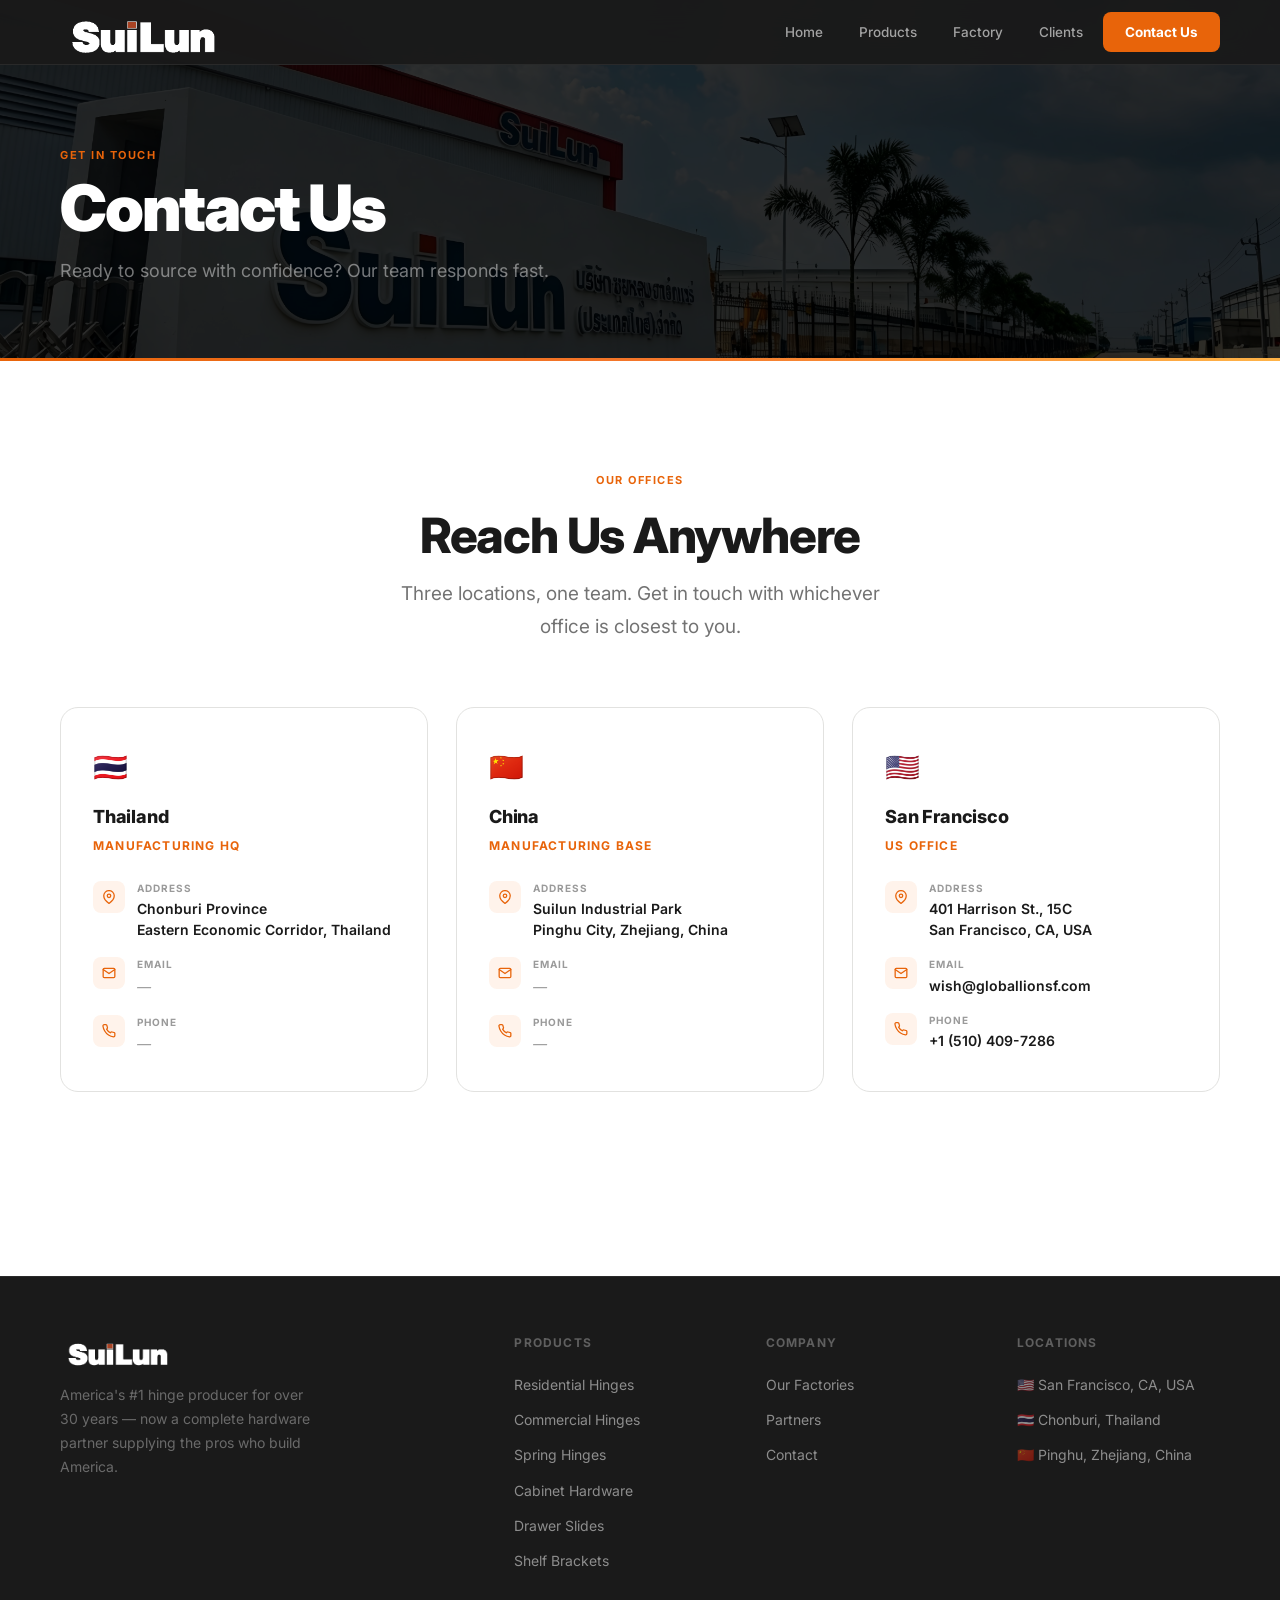
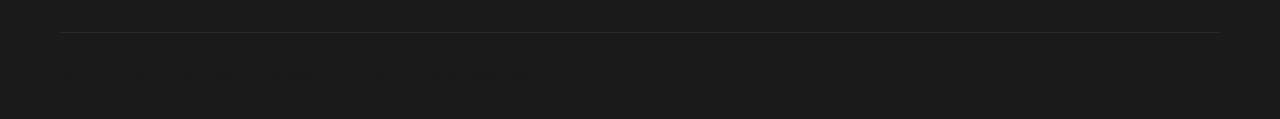
==== contact.html @ b8ef427c "Force CSS cache bust + orange color fix" ====
<!DOCTYPE html>
<html lang="en">
<head>
<meta charset="UTF-8">
<meta name="viewport" content="width=device-width, initial-scale=1.0">
<title>Contact — Suilun Hardware</title>
<link rel="stylesheet" href="style.css?v=2">
<style>
.page-hero {
  background: var(--dark); padding: 140px 0 72px;
  position: relative; overflow: hidden;
}
.page-hero::before {
  content:''; position:absolute; inset:0;
  background-image: url('img/thai-factory-entrance.png');
  background-size: cover; background-position: center;
  filter: brightness(0.18);
}
.page-hero-content { position: relative; z-index: 2; }
.page-hero .eyebrow { color: var(--orange); }
.page-hero h1 { color: white; font-size: clamp(36px,5vw,64px); margin-bottom: 16px; }
.page-hero p { color: rgba(255,255,255,0.45); font-size: 18px; max-width: 560px; }

.contact-section { background: white; }

/* ── OFFICE CARDS ROW ── */
.offices-grid {
  display: grid; grid-template-columns: repeat(3, 1fr); gap: 28px;
  margin-bottom: 80px;
}
@media(max-width:900px) { .offices-grid { grid-template-columns: 1fr; gap: 20px; } }

.office-card {
  border: 1.5px solid var(--border); border-radius: var(--r2);
  padding: 36px 32px; transition: all 0.2s; position: relative; overflow: hidden;
}
.office-card::before {
  content:''; position:absolute; top:0; left:0; right:0; height:3px;
  background: linear-gradient(90deg, var(--orange), var(--orange-l));
  opacity:0; transition: opacity 0.2s;
}
.office-card:hover { border-color: var(--orange); box-shadow: var(--shadow-lg); transform: translateY(-3px); }
.office-card:hover::before { opacity:1; }

.office-flag { font-size: 28px; margin-bottom: 12px; }
.office-title {
  font-size: 18px; font-weight: 800; color: var(--dark);
  margin-bottom: 4px; letter-spacing: -0.01em;
}
.office-subtitle {
  font-size: 12px; font-weight: 700; text-transform: uppercase;
  letter-spacing: 0.1em; color: var(--orange); margin-bottom: 24px;
}
.office-detail { display: flex; gap: 12px; align-items: flex-start; margin-bottom: 16px; }
.office-detail:last-child { margin-bottom: 0; }
.detail-icon {
  width: 32px; height: 32px; border-radius: 8px;
  background: var(--orange-pale); display: flex; align-items: center; justify-content: center;
  flex-shrink: 0; margin-top: 1px;
}
.detail-icon svg { width: 14px; height: 14px; stroke: var(--orange); fill: none; stroke-width: 2.2; stroke-linecap: round; stroke-linejoin: round; }
.detail-body {}
.detail-label { font-size: 10px; font-weight: 700; text-transform: uppercase; letter-spacing: 0.1em; color: var(--gray-400); margin-bottom: 2px; }
.detail-value { font-size: 14px; font-weight: 600; color: var(--dark); line-height: 1.5; }
.detail-value a { color: var(--dark); text-decoration: none; }
.detail-value a:hover { color: var(--orange); }
.detail-empty { font-size: 14px; color: var(--gray-400); font-style: italic; }

/* ── INQUIRY FORM ── */
.contact-form { background: var(--gray-50); border: 1.5px solid var(--border); border-radius: var(--r2); padding: 48px; max-width: 720px; margin: 0 auto; }
.contact-form h3 { font-size: 24px; margin-bottom: 8px; }
.contact-form p { color: var(--gray-500); font-size: 15px; margin-bottom: 32px; }
.form-group { margin-bottom: 20px; }
.form-group label { display: block; font-size: 13px; font-weight: 600; color: var(--dark); margin-bottom: 6px; }
.form-group input, .form-group textarea, .form-group select {
  width: 100%; padding: 12px 16px;
  border: 1.5px solid var(--border); border-radius: 10px;
  font-size: 15px; font-family: inherit; color: var(--dark);
  background: white; outline: none; transition: border-color 0.2s;
  box-sizing: border-box;
}
.form-group input:focus, .form-group textarea:focus, .form-group select:focus { border-color: var(--orange); }
.form-group textarea { min-height: 120px; resize: vertical; }
.form-row { display: grid; grid-template-columns: 1fr 1fr; gap: 16px; }
@media(max-width:600px) { .form-row { grid-template-columns: 1fr; } }
.form-submit {
  width: 100%; padding: 14px;
  background: var(--orange); color: white;
  border: none; border-radius: 10px;
  font-size: 15px; font-weight: 700; cursor: pointer;
  transition: background 0.2s;
}
.form-submit:hover { background: #c95500; }
</style>
</head>
<body>

<!-- NAV -->
<nav>
  <div class="wrap nav-wrap">
    <a href="index.html" class="logo">
      <img src="img/suilun-logo-nav.png" alt="SuiLun" class="logo-img">
    </a>
    <div class="nav-menu">
      <a href="index.html">Home</a>
      <a href="products.html">Products</a>
      <a href="factory.html">Factory</a>
      <a href="index.html#partners">Clients</a>
      <a href="contact.html" class="nav-cta active">Contact Us</a>
    </div>
  </div>
</nav>

<!-- PAGE HERO -->
<div class="page-hero">
  <div class="wrap page-hero-content">
    <span class="eyebrow">Get In Touch</span>
    <h1>Contact Us</h1>
    <p>Ready to source with confidence? Our team responds fast.</p>
  </div>
</div>
<div class="orange-rule"></div>

<!-- CONTACT SECTION -->
<section class="contact-section">
  <div class="wrap">

    <div class="section-head" style="text-align:center;">
      <span class="eyebrow">Our Offices</span>
      <h2 style="margin-top:8px;">Reach Us Anywhere</h2>
      <p class="lead" style="max-width:520px;margin:16px auto 0;">Three locations, one team. Get in touch with whichever office is closest to you.</p>
    </div>

    <!-- 3-column office cards -->
    <div class="offices-grid">

      <!-- Thailand -->
      <div class="office-card reveal">
        <div class="office-flag">🇹🇭</div>
        <div class="office-title">Thailand</div>
        <div class="office-subtitle">Manufacturing HQ</div>

        <div class="office-detail">
          <div class="detail-icon">
            <svg viewBox="0 0 24 24"><path d="M21 10c0 7-9 13-9 13s-9-6-9-13a9 9 0 0 1 18 0z"/><circle cx="12" cy="10" r="3"/></svg>
          </div>
          <div class="detail-body">
            <div class="detail-label">Address</div>
            <div class="detail-value">Chonburi Province<br>Eastern Economic Corridor, Thailand</div>
          </div>
        </div>

        <div class="office-detail">
          <div class="detail-icon">
            <svg viewBox="0 0 24 24"><path d="M4 4h16c1.1 0 2 .9 2 2v12c0 1.1-.9 2-2 2H4c-1.1 0-2-.9-2-2V6c0-1.1.9-2 2-2z"/><polyline points="22,6 12,13 2,6"/></svg>
          </div>
          <div class="detail-body">
            <div class="detail-label">Email</div>
            <div class="detail-empty">—</div>
          </div>
        </div>

        <div class="office-detail">
          <div class="detail-icon">
            <svg viewBox="0 0 24 24"><path d="M22 16.92v3a2 2 0 0 1-2.18 2 19.79 19.79 0 0 1-8.63-3.07A19.5 19.5 0 0 1 4.69 12 19.79 19.79 0 0 1 1.61 3.4 2 2 0 0 1 3.6 1.22h3a2 2 0 0 1 2 1.72c.127.96.361 1.903.7 2.81a2 2 0 0 1-.45 2.11L7.91 8.8a16 16 0 0 0 6.29 6.29l.96-.96a2 2 0 0 1 2.11-.45c.907.339 1.85.573 2.81.7A2 2 0 0 1 22 16.92z"/></svg>
          </div>
          <div class="detail-body">
            <div class="detail-label">Phone</div>
            <div class="detail-empty">—</div>
          </div>
        </div>
      </div>

      <!-- China -->
      <div class="office-card reveal d1">
        <div class="office-flag">🇨🇳</div>
        <div class="office-title">China</div>
        <div class="office-subtitle">Manufacturing Base</div>

        <div class="office-detail">
          <div class="detail-icon">
            <svg viewBox="0 0 24 24"><path d="M21 10c0 7-9 13-9 13s-9-6-9-13a9 9 0 0 1 18 0z"/><circle cx="12" cy="10" r="3"/></svg>
          </div>
          <div class="detail-body">
            <div class="detail-label">Address</div>
            <div class="detail-value">Suilun Industrial Park<br>Pinghu City, Zhejiang, China</div>
          </div>
        </div>

        <div class="office-detail">
          <div class="detail-icon">
            <svg viewBox="0 0 24 24"><path d="M4 4h16c1.1 0 2 .9 2 2v12c0 1.1-.9 2-2 2H4c-1.1 0-2-.9-2-2V6c0-1.1.9-2 2-2z"/><polyline points="22,6 12,13 2,6"/></svg>
          </div>
          <div class="detail-body">
            <div class="detail-label">Email</div>
            <div class="detail-empty">—</div>
          </div>
        </div>

        <div class="office-detail">
          <div class="detail-icon">
            <svg viewBox="0 0 24 24"><path d="M22 16.92v3a2 2 0 0 1-2.18 2 19.79 19.79 0 0 1-8.63-3.07A19.5 19.5 0 0 1 4.69 12 19.79 19.79 0 0 1 1.61 3.4 2 2 0 0 1 3.6 1.22h3a2 2 0 0 1 2 1.72c.127.96.361 1.903.7 2.81a2 2 0 0 1-.45 2.11L7.91 8.8a16 16 0 0 0 6.29 6.29l.96-.96a2 2 0 0 1 2.11-.45c.907.339 1.85.573 2.81.7A2 2 0 0 1 22 16.92z"/></svg>
          </div>
          <div class="detail-body">
            <div class="detail-label">Phone</div>
            <div class="detail-empty">—</div>
          </div>
        </div>
      </div>

      <!-- San Francisco -->
      <div class="office-card reveal d2">
        <div class="office-flag">🇺🇸</div>
        <div class="office-title">San Francisco</div>
        <div class="office-subtitle">US Office</div>

        <div class="office-detail">
          <div class="detail-icon">
            <svg viewBox="0 0 24 24"><path d="M21 10c0 7-9 13-9 13s-9-6-9-13a9 9 0 0 1 18 0z"/><circle cx="12" cy="10" r="3"/></svg>
          </div>
          <div class="detail-body">
            <div class="detail-label">Address</div>
            <div class="detail-value">401 Harrison St., 15C<br>San Francisco, CA, USA</div>
          </div>
        </div>

        <div class="office-detail">
          <div class="detail-icon">
            <svg viewBox="0 0 24 24"><path d="M4 4h16c1.1 0 2 .9 2 2v12c0 1.1-.9 2-2 2H4c-1.1 0-2-.9-2-2V6c0-1.1.9-2 2-2z"/><polyline points="22,6 12,13 2,6"/></svg>
          </div>
          <div class="detail-body">
            <div class="detail-label">Email</div>
            <div class="detail-value"><a href="mailto:wish@globallionsf.com">wish@globallionsf.com</a></div>
          </div>
        </div>

        <div class="office-detail">
          <div class="detail-icon">
            <svg viewBox="0 0 24 24"><path d="M22 16.92v3a2 2 0 0 1-2.18 2 19.79 19.79 0 0 1-8.63-3.07A19.5 19.5 0 0 1 4.69 12 19.79 19.79 0 0 1 1.61 3.4 2 2 0 0 1 3.6 1.22h3a2 2 0 0 1 2 1.72c.127.96.361 1.903.7 2.81a2 2 0 0 1-.45 2.11L7.91 8.8a16 16 0 0 0 6.29 6.29l.96-.96a2 2 0 0 1 2.11-.45c.907.339 1.85.573 2.81.7A2 2 0 0 1 22 16.92z"/></svg>
          </div>
          <div class="detail-body">
            <div class="detail-label">Phone</div>
            <div class="detail-value"><a href="tel:+15104097286">+1 (510) 409-7286</a></div>
          </div>
        </div>
      </div>

    </div>


  </div>
</section>

<!-- FOOTER -->
<footer>
  <div class="wrap">
    <div class="footer-grid">
      <div class="footer-brand">
        <img src="img/suilun-logo-nav.png" alt="SuiLun" style="height:36px;width:auto;display:block;margin-bottom:14px;">
        <p>America's #1 hinge producer for over 30 years — now a complete hardware partner supplying the pros who build America.</p>
      </div>
      <div class="footer-col">
        <h4>Products</h4>
        <a href="products.html#residential">Residential Hinges</a>
        <a href="products.html#commercial">Commercial Hinges</a>
        <a href="products.html#spring">Spring Hinges</a>
        <a href="products.html#cabinet">Cabinet Hardware</a>
        <a href="products.html#drawer">Drawer Slides</a>
        <a href="products.html#shelf">Shelf Brackets</a>
      </div>
      <div class="footer-col">
        <h4>Company</h4>
        <a href="factory.html">Our Factories</a>
        <a href="index.html#partners">Partners</a>
        <a href="contact.html">Contact</a>
      </div>
      <div class="footer-col">
        <h4>Locations</h4>
        <a href="#">🇺🇸 San Francisco, CA, USA</a>
        <a href="#">🇹🇭 Chonburi, Thailand</a>
        <a href="#">🇨🇳 Pinghu, Zhejiang, China</a>
      </div>
    </div>
    <div class="footer-bottom">
      <span>© 2025 Suilun Hardware (Thailand) Co., Ltd. All rights reserved.</span>
    </div>
  </div>
</footer>

<script>
const observer = new IntersectionObserver(entries => {
  entries.forEach(e => { if(e.isIntersecting) { e.target.classList.add('visible'); } });
}, { threshold: 0.1 });
document.querySelectorAll('.reveal').forEach(el => observer.observe(el));
</script>
</body>
</html>
---- style.css ----
/* ── SUILUN HARDWARE — SHARED STYLES ─────────────────── */
@import url('https://fonts.googleapis.com/css2?family=Inter:wght@300;400;500;600;700;800;900&display=swap');

:root {
  --orange:     #E8640A;
  --orange-d:   #c8540a;
  --orange-l:   #F4762A;
  --orange-pale:#FFF3EB;
  --dark:       #1A1A1A;
  --dark2:      #2D2D2D;
  --gray-700:   #4A4A4A;
  --gray-500:   #737373;
  --gray-400:   #9A9A9A;
  --gray-200:   #E8E8E8;
  --gray-100:   #F4F4F2;
  --gray-50:    #FAFAF8;
  --white:      #FFFFFF;
  --border:     #E2E2E0;
  --r:          10px;
  --r2:         18px;
  --shadow:     0 2px 16px rgba(0,0,0,0.08);
  --shadow-lg:  0 12px 48px rgba(0,0,0,0.14);
  --font:       'Inter', system-ui, -apple-system, sans-serif;
}

*, *::before, *::after { margin: 0; padding: 0; box-sizing: border-box; }
html { scroll-behavior: smooth; }
body {
  font-family: var(--font);
  color: var(--dark);
  background: var(--white);
  line-height: 1.65;
  -webkit-font-smoothing: antialiased;
}
img { display: block; max-width: 100%; }
a { color: inherit; text-decoration: none; }

/* ── TYPOGRAPHY ─────────────────────────────── */
.eyebrow {
  display: inline-block;
  font-size: 11px; font-weight: 700; letter-spacing: 0.14em;
  text-transform: uppercase; color: var(--orange);
  margin-bottom: 12px;
}
h1 { font-size: clamp(40px,5.5vw,80px); font-weight: 900; letter-spacing: -0.035em; line-height: 1.0; }
h2 { font-size: clamp(30px,3.8vw,52px); font-weight: 800; letter-spacing: -0.025em; line-height: 1.1; }
h3 { font-size: clamp(18px,2.2vw,24px); font-weight: 700; letter-spacing: -0.01em; line-height: 1.3; }
.lead { font-size: clamp(16px,1.8vw,19px); color: var(--gray-500); line-height: 1.7; }

/* ── LAYOUT ─────────────────────────────────── */
.wrap { max-width: 1240px; margin: 0 auto; padding: 0 40px; }
section { padding: 104px 0; }
.section-head { margin-bottom: 64px; }
@media(max-width:640px) {
  .wrap { padding: 0 20px; }
  section { padding: 72px 0; }
  .section-head { margin-bottom: 44px; }
}

/* ── NAV ─────────────────────────────────────── */
nav {
  position: fixed; top: 0; left: 0; right: 0; z-index: 999;
  background: rgba(26,26,26,0.95);
  backdrop-filter: blur(24px);
  border-bottom: 1px solid rgba(255,255,255,0.07);
  transition: background 0.3s;
}
.nav-wrap { display: flex; align-items: center; justify-content: space-between; height: 64px; }
.logo { display: flex; align-items: center; gap: 10px; }
.logo-img { height: 52px; width: auto; display: block; }
.logo-text { display: flex; flex-direction: column; gap: 2px; }
.logo-tagline { font-size: 7px; font-weight: 700; letter-spacing: 0.13em; color: rgba(255,255,255,0.42); text-transform: uppercase; line-height: 1; }
/* factory photo strip */
.factory-photos-strip {
  display: grid;
  grid-template-columns: repeat(4, 1fr);
  gap: 0;
  height: 220px;
  overflow: hidden;
}
.factory-photo-cell {
  overflow: hidden;
  position: relative;
}
.factory-photo-cell img {
  width: 100%; height: 100%; object-fit: cover;
  transition: transform 0.4s ease;
}
.factory-photo-cell:hover img { transform: scale(1.06); }
@media(max-width:768px) {
  .factory-photos-strip { grid-template-columns: repeat(2,1fr); height: 320px; }
}
.nav-menu { display: flex; align-items: center; gap: 4px; }
.nav-menu a {
  padding: 8px 16px; border-radius: 8px;
  font-size: 13.5px; font-weight: 500; color: rgba(255,255,255,0.6);
  transition: all 0.2s;
}
.nav-menu a:hover, .nav-menu a.active { color: white; background: rgba(255,255,255,0.08); }
.nav-cta {
  background: var(--orange) !important;
  color: white !important;
  font-weight: 700 !important;
  padding: 9px 22px !important;
}
.nav-cta:hover { background: var(--orange-l) !important; }
@media(max-width:768px) { .nav-menu { display: none; } }

/* ── BUTTONS ─────────────────────────────────── */
.btn {
  display: inline-flex; align-items: center; gap: 8px;
  padding: 14px 28px; border-radius: var(--r);
  font-size: 14px; font-weight: 700; cursor: pointer;
  transition: all 0.2s; border: none;
}
.btn-primary { background: var(--orange); color: white; }
.btn-primary:hover { background: var(--orange-d); transform: translateY(-1px); box-shadow: 0 6px 20px rgba(232,100,10,0.35); }
.btn-outline {
  background: transparent; color: white;
  border: 1.5px solid rgba(255,255,255,0.25);
}
.btn-outline:hover { border-color: white; background: rgba(255,255,255,0.08); }
.btn-outline-dark {
  background: transparent; color: var(--dark);
  border: 1.5px solid var(--border);
}
.btn-outline-dark:hover { border-color: var(--orange); color: var(--orange); }

/* ── ORANGE RULE ─────────────────────────────── */
.orange-rule { height: 3px; background: linear-gradient(90deg, var(--orange), var(--orange-l), #FFB347); }

/* ── FOOTER ──────────────────────────────────── */
footer {
  background: var(--dark); border-top: 1px solid rgba(255,255,255,0.07);
  padding: 56px 0 32px;
}
.footer-grid {
  display: grid; grid-template-columns: 2fr 1fr 1fr 1fr; gap: 48px;
  margin-bottom: 48px;
}
@media(max-width:900px) { .footer-grid { grid-template-columns: 1fr 1fr; gap: 32px; } }
@media(max-width:560px) { .footer-grid { grid-template-columns: 1fr; } }
.footer-brand .logo-name { font-size: 18px; margin-bottom: 16px; display: block; }
.footer-brand p { font-size: 14px; color: rgba(255,255,255,0.35); line-height: 1.7; max-width: 260px; }
.footer-col h4 { font-size: 12px; font-weight: 700; letter-spacing: 0.1em; text-transform: uppercase; color: rgba(255,255,255,0.3); margin-bottom: 20px; }
.footer-col a { display: block; font-size: 14px; color: rgba(255,255,255,0.5); margin-bottom: 12px; transition: color 0.2s; }
.footer-col a:hover { color: var(--orange); }
.footer-bottom {
  border-top: 1px solid rgba(255,255,255,0.07);
  padding-top: 28px;
  display: flex; align-items: center; justify-content: space-between; flex-wrap: wrap; gap: 12px;
}
.footer-bottom p { font-size: 13px; color: rgba(255,255,255,0.2); }

/* ── REVEAL ANIMATION ────────────────────────── */
.reveal { opacity: 0; transform: translateY(28px); transition: opacity 0.65s ease, transform 0.65s ease; }
.reveal.visible { opacity: 1; transform: translateY(0); }
.d1 { transition-delay: 0.08s; } .d2 { transition-delay: 0.16s; } .d3 { transition-delay: 0.24s; } .d4 { transition-delay: 0.32s; }

/* ── SHARED CARD ─────────────────────────────── */
.card {
  background: white; border: 1.5px solid var(--border);
  border-radius: var(--r2); overflow: hidden;
  transition: all 0.25s;
}
.card:hover { border-color: var(--orange); box-shadow: var(--shadow-lg); transform: translateY(-3px); }
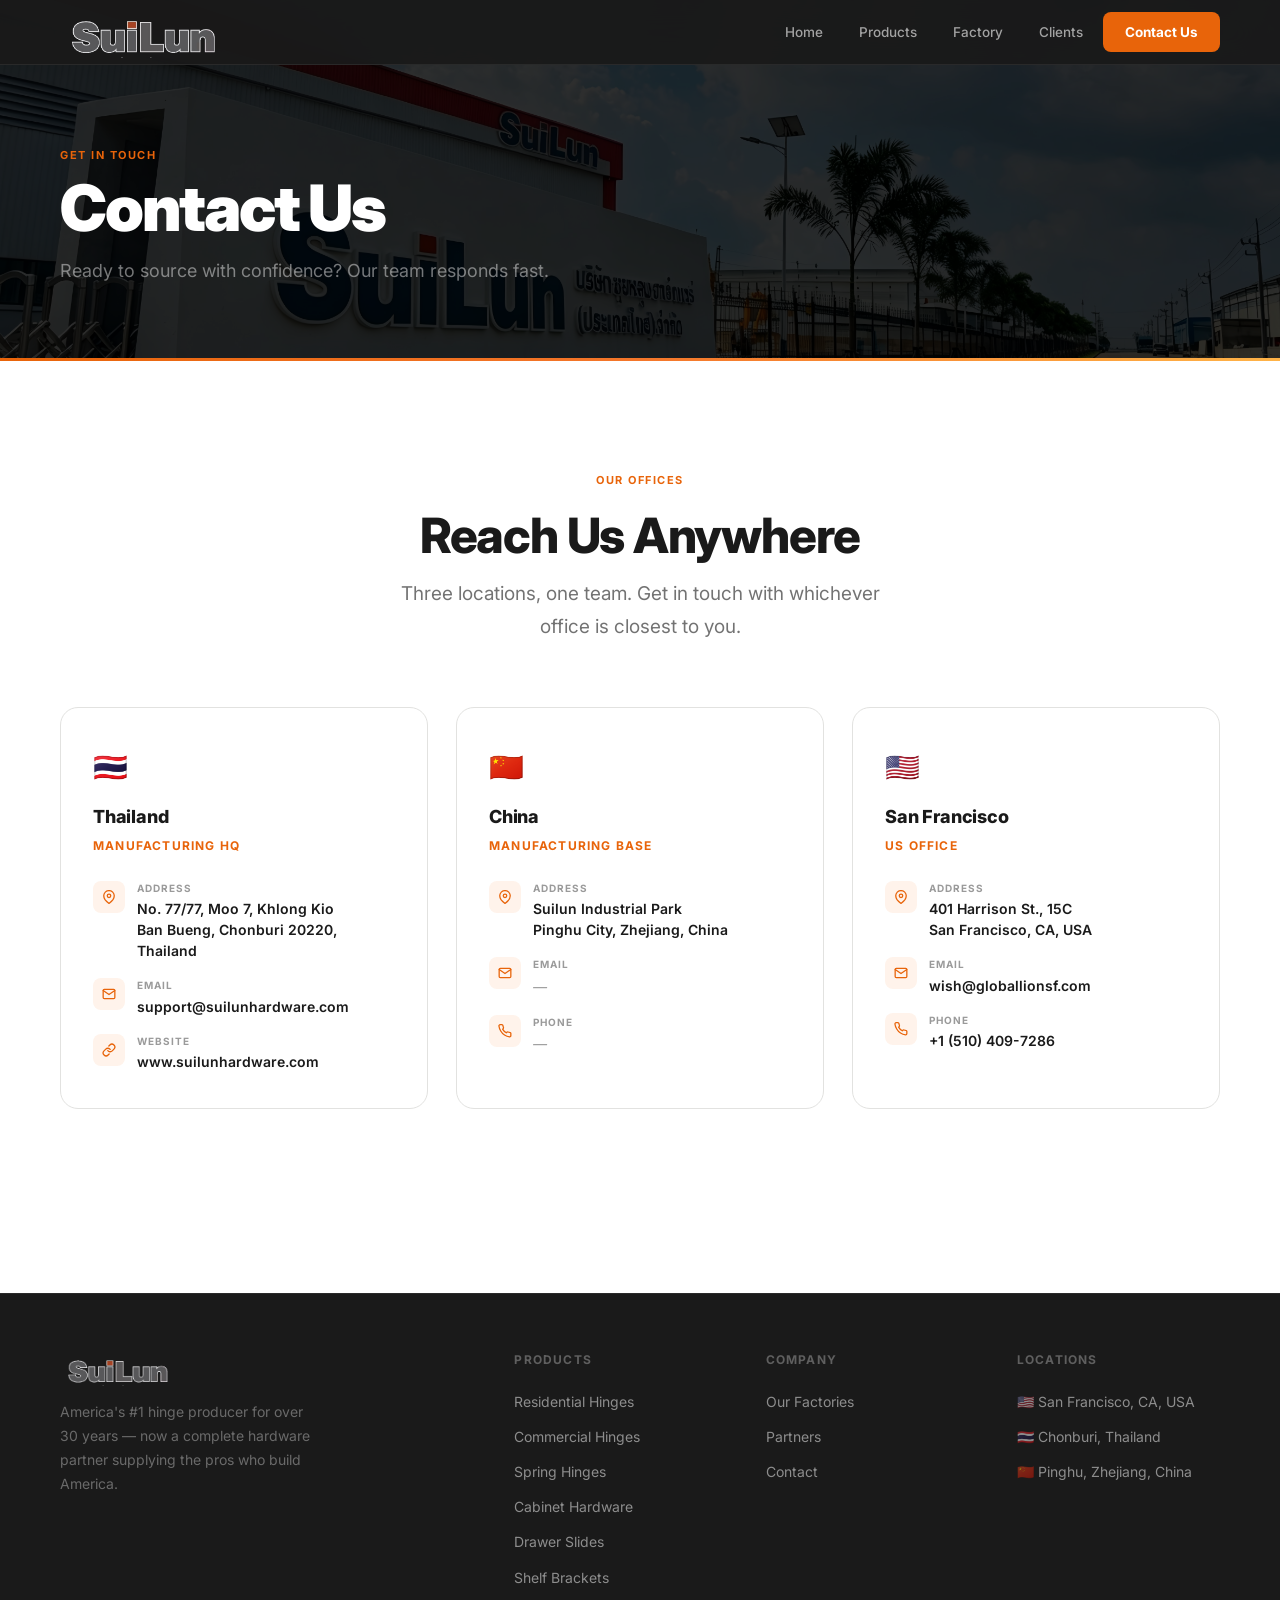
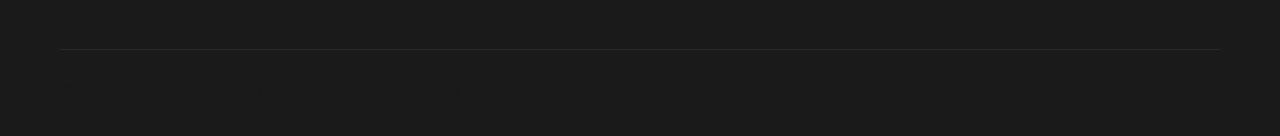
==== commit ff9bea95: "Update Thailand contact info with real address, email, and website Co-Authored-By: Claude Sonnet 4.6" ====
--- a/contact.html
+++ b/contact.html
@@ -146,7 +146,7 @@
           </div>
           <div class="detail-body">
             <div class="detail-label">Address</div>
-            <div class="detail-value">Chonburi Province<br>Eastern Economic Corridor, Thailand</div>
+            <div class="detail-value">No. 77/77, Moo 7, Khlong Kio<br>Ban Bueng, Chonburi 20220, Thailand</div>
           </div>
         </div>
 
@@ -156,17 +156,17 @@
           </div>
           <div class="detail-body">
             <div class="detail-label">Email</div>
-            <div class="detail-empty">—</div>
-          </div>
-        </div>
-
-        <div class="office-detail">
-          <div class="detail-icon">
-            <svg viewBox="0 0 24 24"><path d="M22 16.92v3a2 2 0 0 1-2.18 2 19.79 19.79 0 0 1-8.63-3.07A19.5 19.5 0 0 1 4.69 12 19.79 19.79 0 0 1 1.61 3.4 2 2 0 0 1 3.6 1.22h3a2 2 0 0 1 2 1.72c.127.96.361 1.903.7 2.81a2 2 0 0 1-.45 2.11L7.91 8.8a16 16 0 0 0 6.29 6.29l.96-.96a2 2 0 0 1 2.11-.45c.907.339 1.85.573 2.81.7A2 2 0 0 1 22 16.92z"/></svg>
-          </div>
-          <div class="detail-body">
-            <div class="detail-label">Phone</div>
-            <div class="detail-empty">—</div>
+            <div class="detail-value"><a href="mailto:support@suilunhardware.com">support@suilunhardware.com</a></div>
+          </div>
+        </div>
+
+        <div class="office-detail">
+          <div class="detail-icon">
+            <svg viewBox="0 0 24 24"><path d="M10 13a5 5 0 0 0 7.54.54l3-3a5 5 0 0 0-7.07-7.07l-1.72 1.71"/><path d="M14 11a5 5 0 0 0-7.54-.54l-3 3a5 5 0 0 0 7.07 7.07l1.71-1.71"/></svg>
+          </div>
+          <div class="detail-body">
+            <div class="detail-label">Website</div>
+            <div class="detail-value"><a href="https://www.suilunhardware.com" target="_blank">www.suilunhardware.com</a></div>
           </div>
         </div>
       </div>
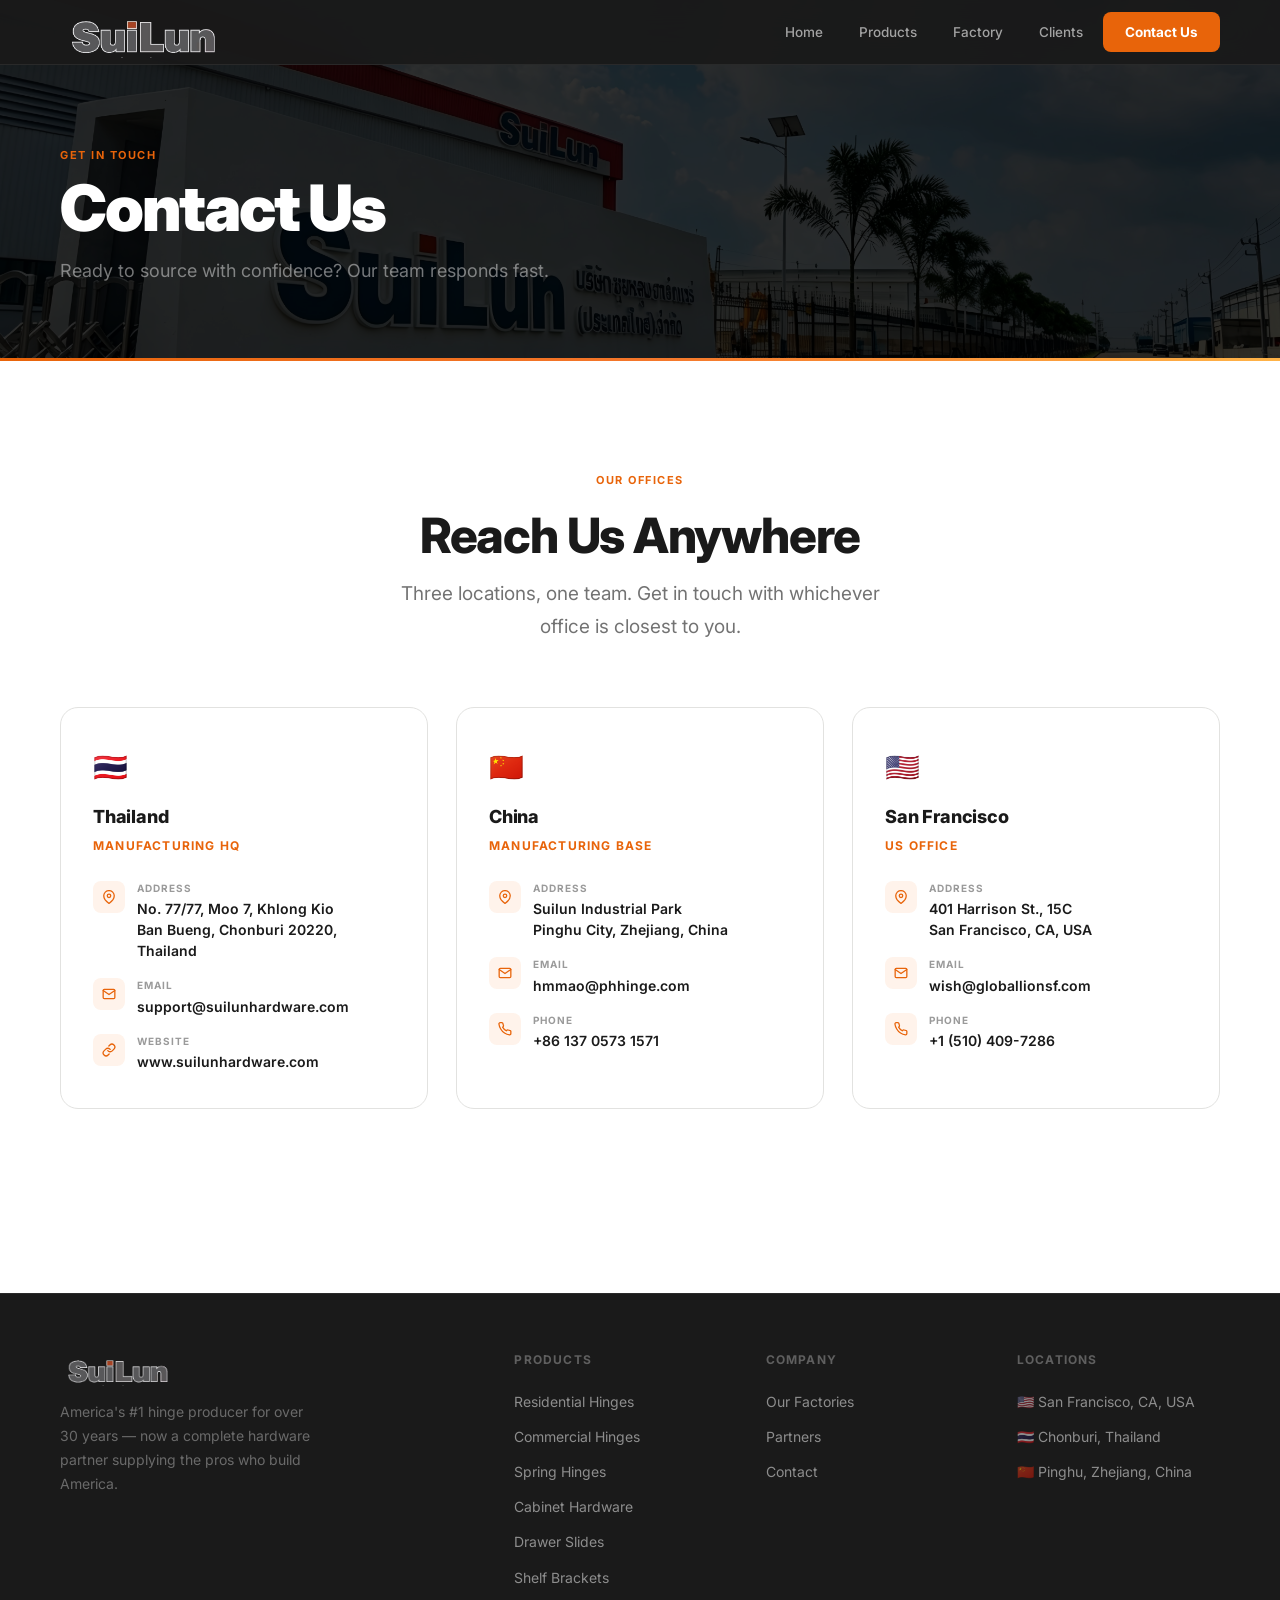
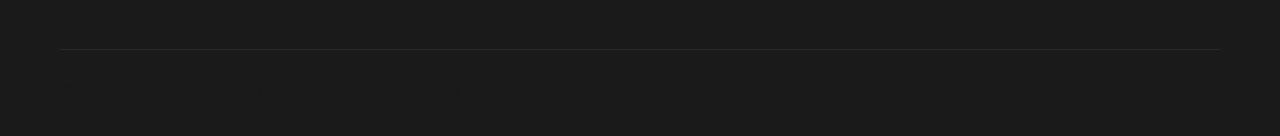
==== commit b4ccef7c: "Add China office email and phone contact details Co-Authored-By: Claude Sonnet 4.6 <noreply@anthropi" ====
--- a/contact.html
+++ b/contact.html
@@ -193,7 +193,7 @@
           </div>
           <div class="detail-body">
             <div class="detail-label">Email</div>
-            <div class="detail-empty">—</div>
+            <div class="detail-value"><a href="mailto:hmmao@phhinge.com">hmmao@phhinge.com</a></div>
           </div>
         </div>
 
@@ -203,7 +203,7 @@
           </div>
           <div class="detail-body">
             <div class="detail-label">Phone</div>
-            <div class="detail-empty">—</div>
+            <div class="detail-value"><a href="tel:+8613705731571">+86 137 0573 1571</a></div>
           </div>
         </div>
       </div>
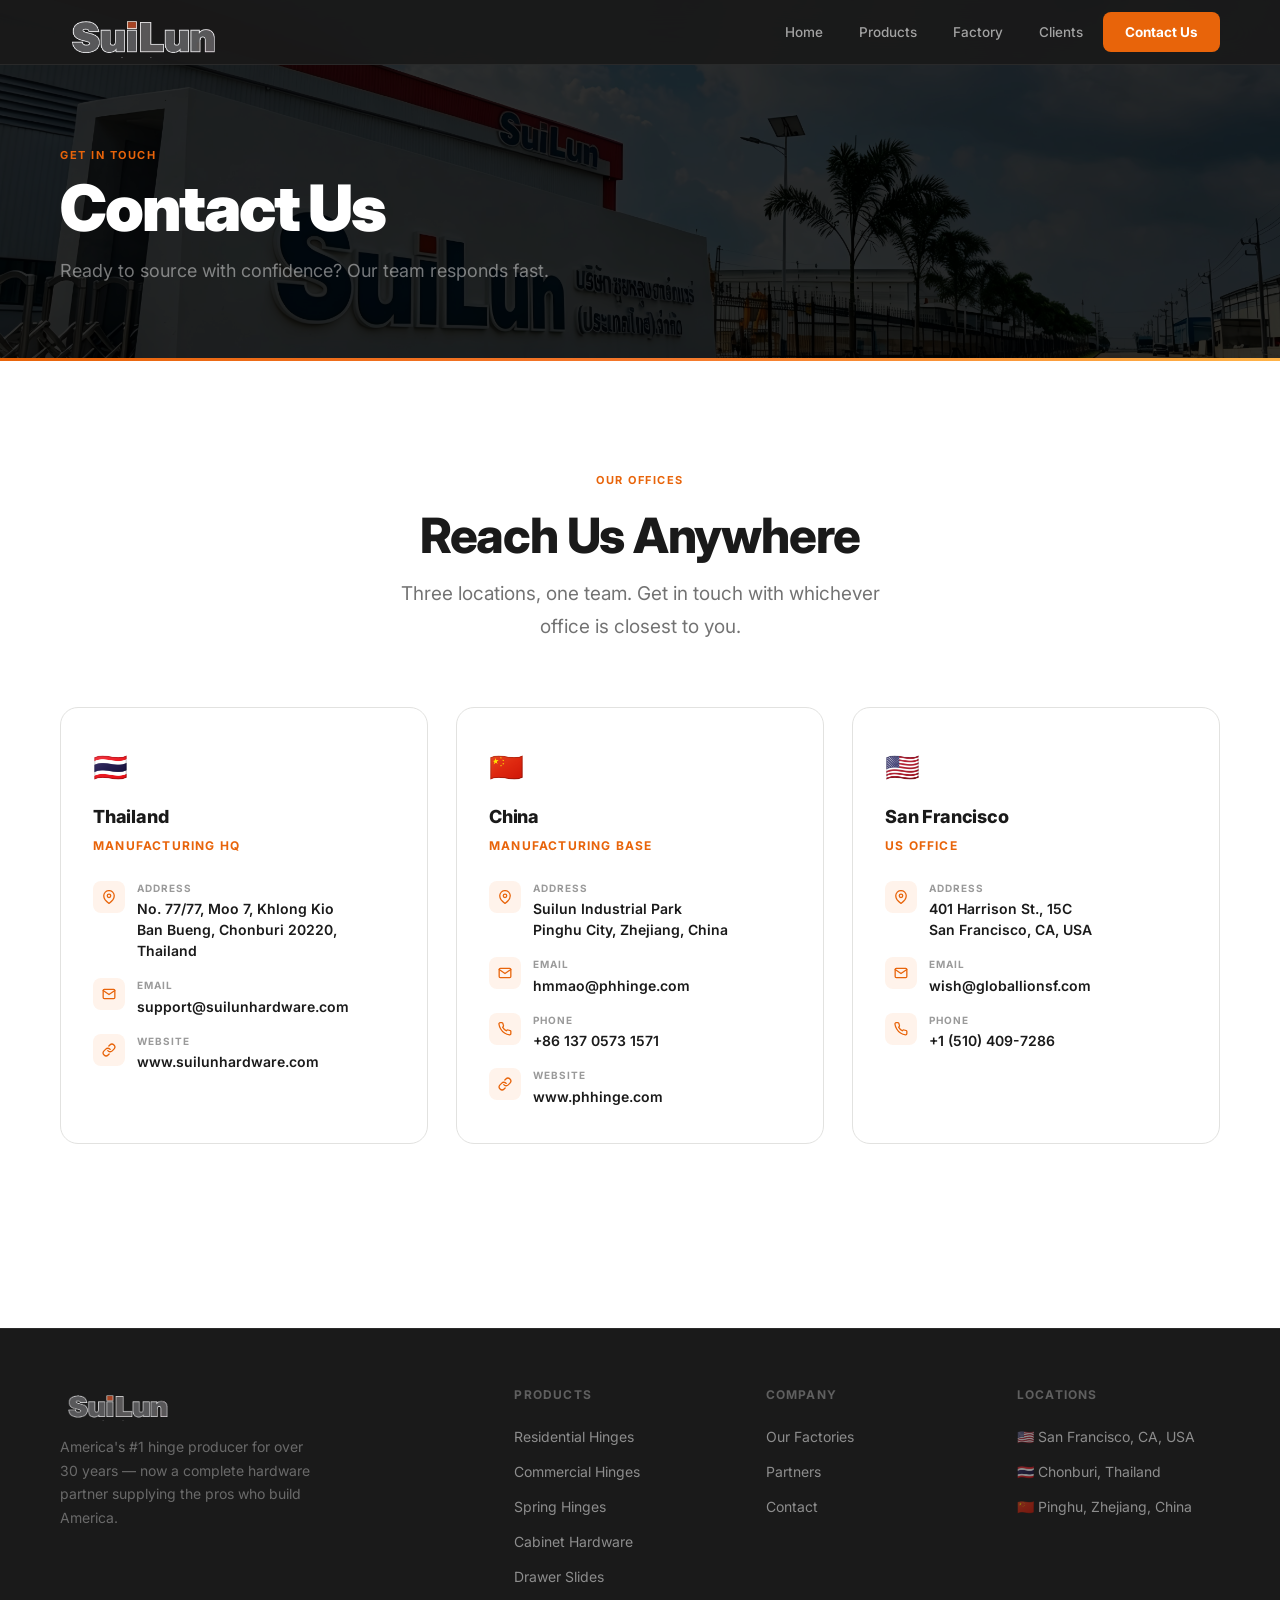
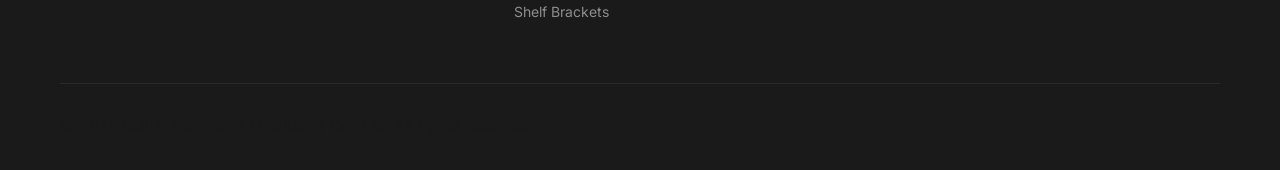
==== commit 305d169c: "Add China office website (phhinge.com) Co-Authored-By: Claude Sonnet 4.6 <noreply@anthropic.com>" ====
--- a/contact.html
+++ b/contact.html
@@ -206,6 +206,16 @@
             <div class="detail-value"><a href="tel:+8613705731571">+86 137 0573 1571</a></div>
           </div>
         </div>
+
+        <div class="office-detail">
+          <div class="detail-icon">
+            <svg viewBox="0 0 24 24"><path d="M10 13a5 5 0 0 0 7.54.54l3-3a5 5 0 0 0-7.07-7.07l-1.72 1.71"/><path d="M14 11a5 5 0 0 0-7.54-.54l-3 3a5 5 0 0 0 7.07 7.07l1.71-1.71"/></svg>
+          </div>
+          <div class="detail-body">
+            <div class="detail-label">Website</div>
+            <div class="detail-value"><a href="https://www.phhinge.com" target="_blank">www.phhinge.com</a></div>
+          </div>
+        </div>
       </div>
 
       <!-- San Francisco -->
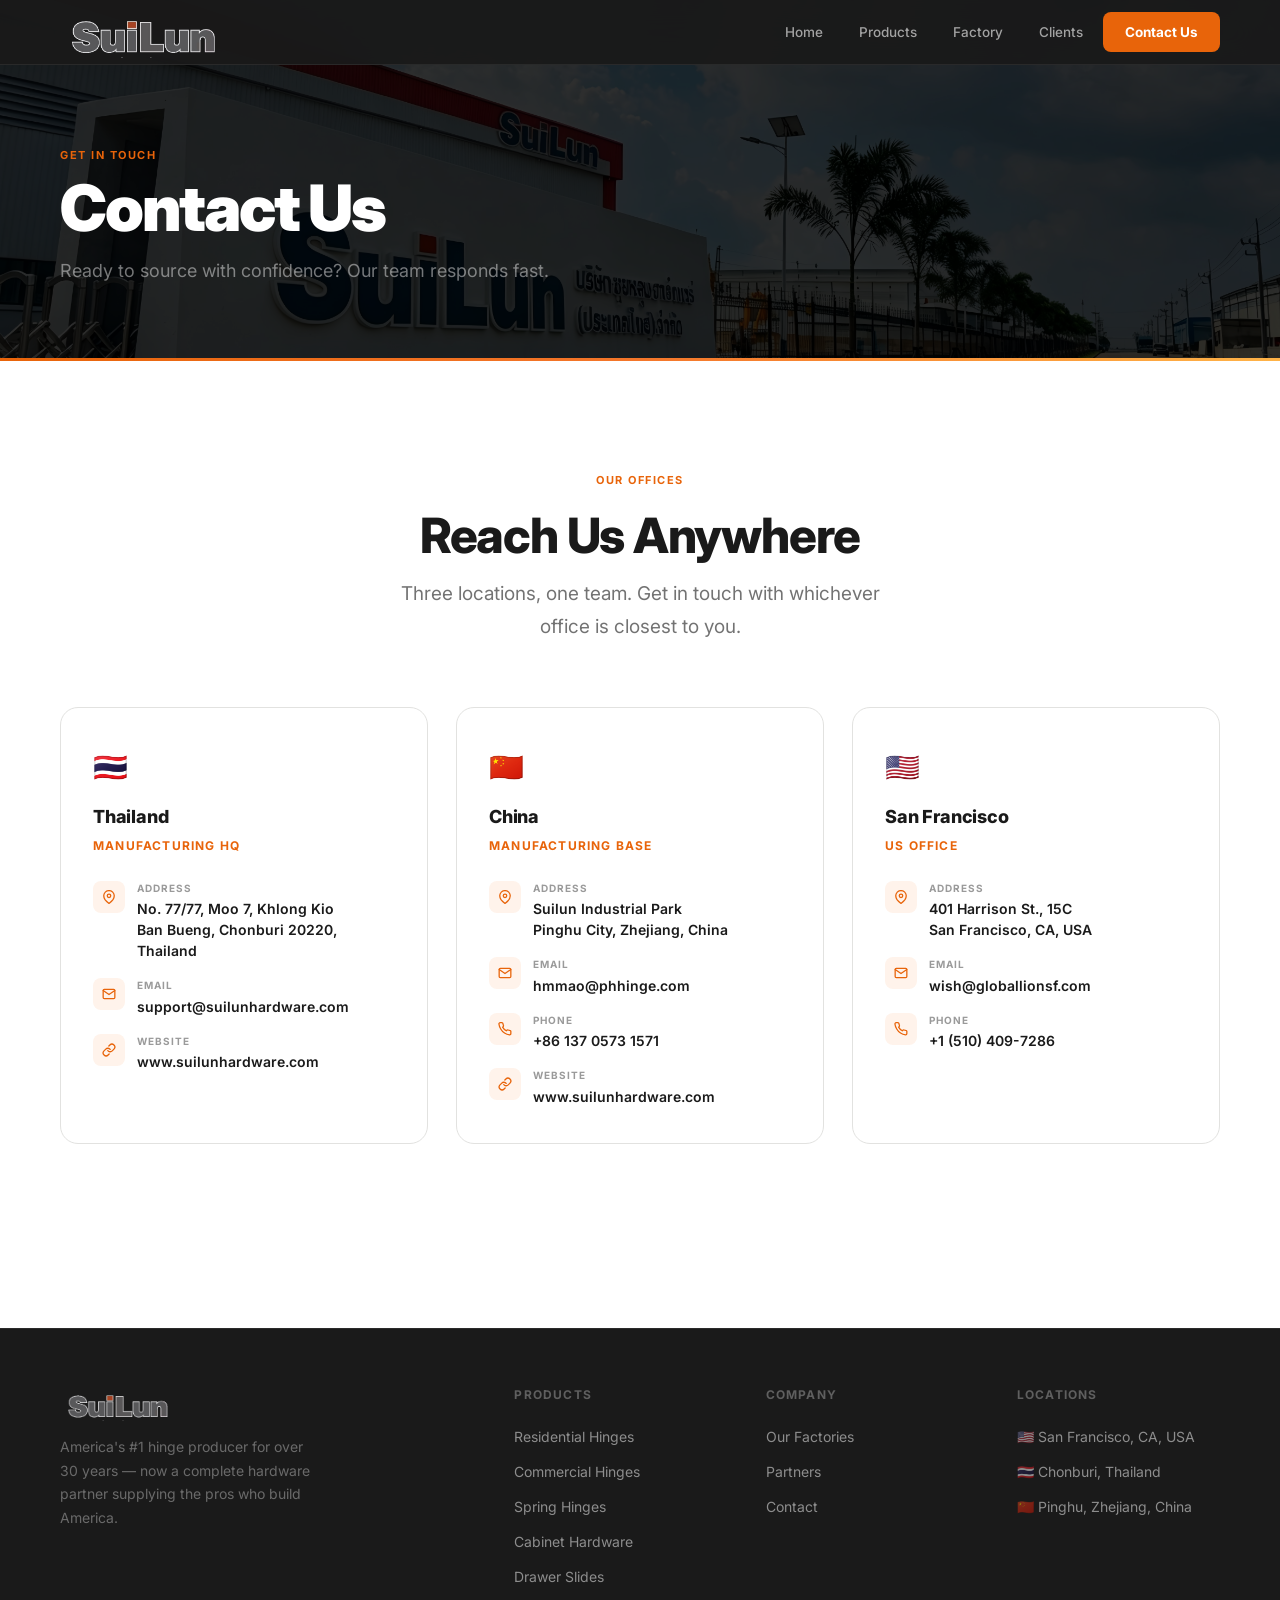
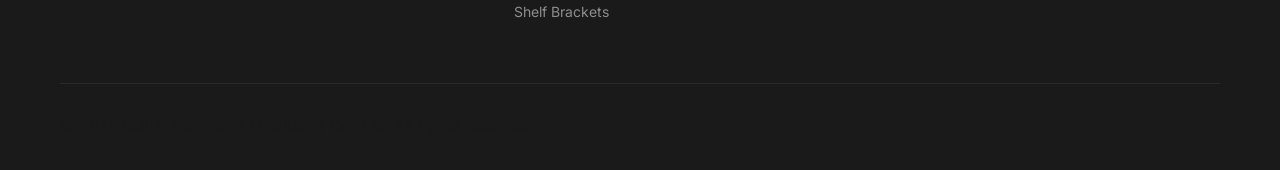
==== commit 85a0339f: "Fix China office website to suilunhardware.com Co-Authored-By: Claude Sonnet 4.6 <noreply@anthropic." ====
--- a/contact.html
+++ b/contact.html
@@ -213,7 +213,7 @@
           </div>
           <div class="detail-body">
             <div class="detail-label">Website</div>
-            <div class="detail-value"><a href="https://www.phhinge.com" target="_blank">www.phhinge.com</a></div>
+            <div class="detail-value"><a href="https://www.suilunhardware.com" target="_blank">www.suilunhardware.com</a></div>
           </div>
         </div>
       </div>
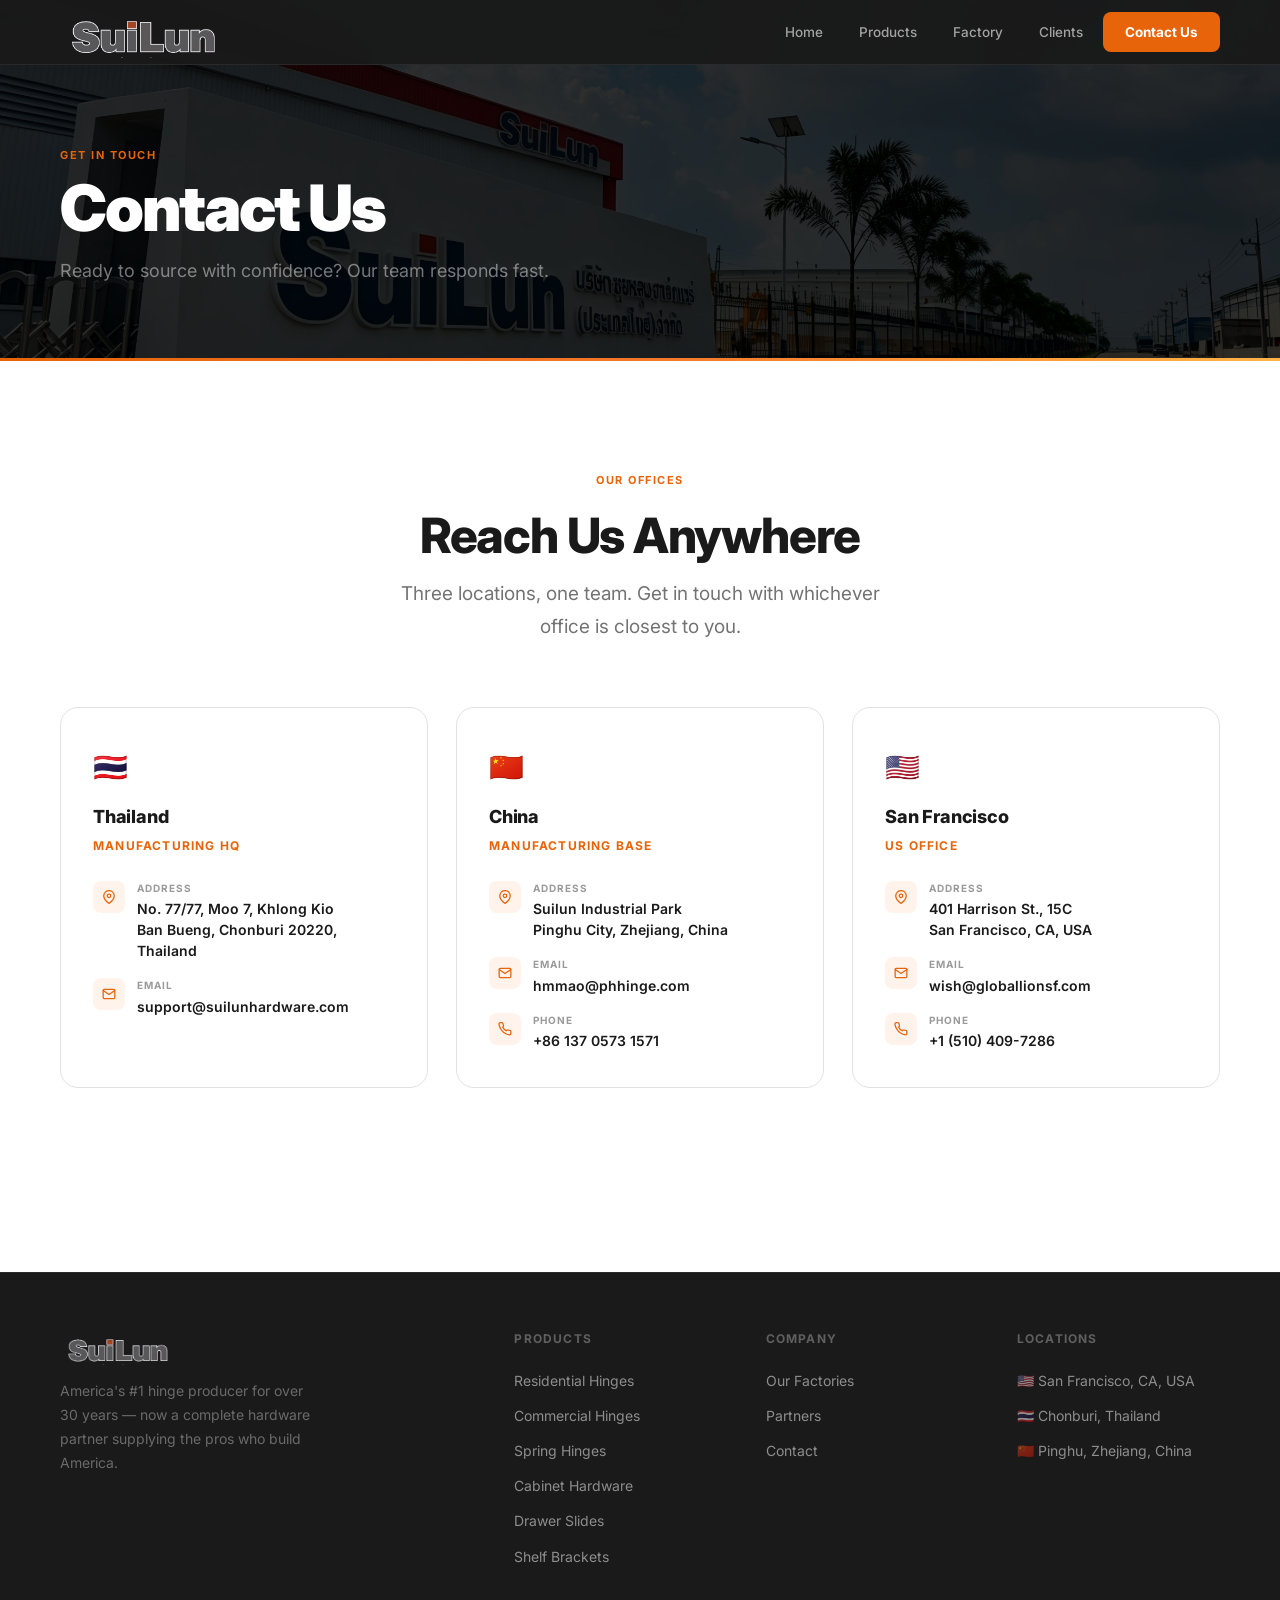
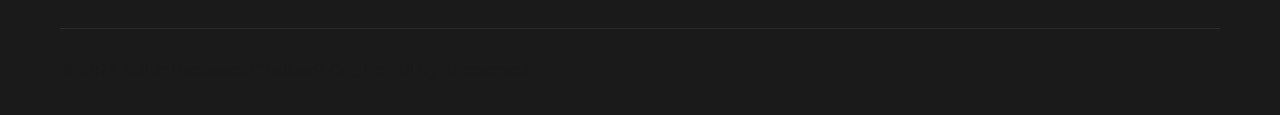
==== commit 1fb0abf1: "Remove website rows from Thailand and China office cards Co-Authored-By: Claude Sonnet 4.6 <noreply@" ====
--- a/contact.html
+++ b/contact.html
@@ -160,15 +160,6 @@
           </div>
         </div>
 
-        <div class="office-detail">
-          <div class="detail-icon">
-            <svg viewBox="0 0 24 24"><path d="M10 13a5 5 0 0 0 7.54.54l3-3a5 5 0 0 0-7.07-7.07l-1.72 1.71"/><path d="M14 11a5 5 0 0 0-7.54-.54l-3 3a5 5 0 0 0 7.07 7.07l1.71-1.71"/></svg>
-          </div>
-          <div class="detail-body">
-            <div class="detail-label">Website</div>
-            <div class="detail-value"><a href="https://www.suilunhardware.com" target="_blank">www.suilunhardware.com</a></div>
-          </div>
-        </div>
       </div>
 
       <!-- China -->
@@ -207,15 +198,6 @@
           </div>
         </div>
 
-        <div class="office-detail">
-          <div class="detail-icon">
-            <svg viewBox="0 0 24 24"><path d="M10 13a5 5 0 0 0 7.54.54l3-3a5 5 0 0 0-7.07-7.07l-1.72 1.71"/><path d="M14 11a5 5 0 0 0-7.54-.54l-3 3a5 5 0 0 0 7.07 7.07l1.71-1.71"/></svg>
-          </div>
-          <div class="detail-body">
-            <div class="detail-label">Website</div>
-            <div class="detail-value"><a href="https://www.suilunhardware.com" target="_blank">www.suilunhardware.com</a></div>
-          </div>
-        </div>
       </div>
 
       <!-- San Francisco -->
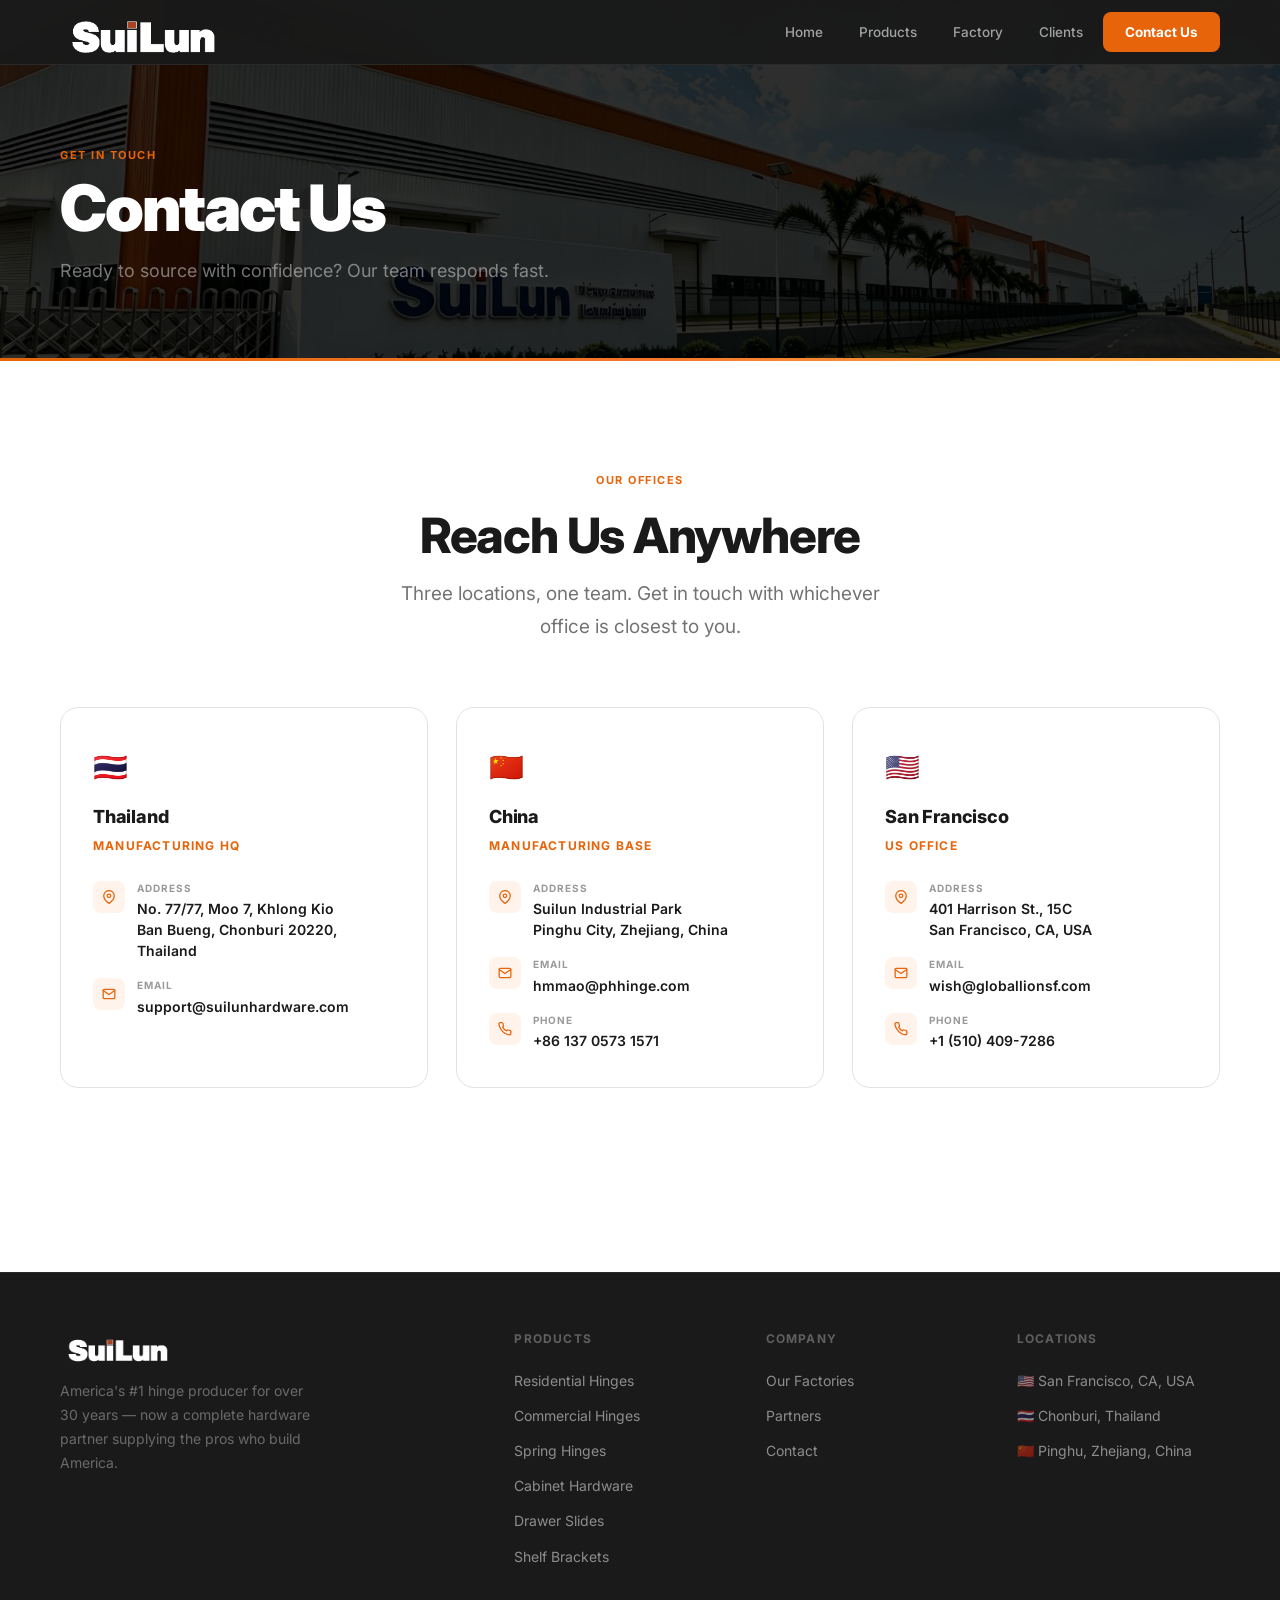
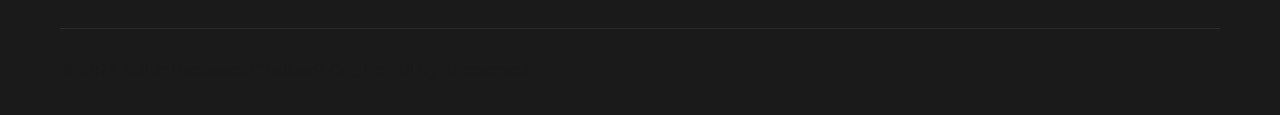
==== commit 7e05c62c: "Cache-bust Thailand factory image Co-Authored-By: Claude Sonnet 4.6 <noreply@anthropic.com>" ====
--- a/contact.html
+++ b/contact.html
@@ -12,7 +12,7 @@
 }
 .page-hero::before {
   content:''; position:absolute; inset:0;
-  background-image: url('img/thai-factory-entrance.png');
+  background-image: url('img/thai-factory-entrance.png?v=2');
   background-size: cover; background-position: center;
   filter: brightness(0.18);
 }
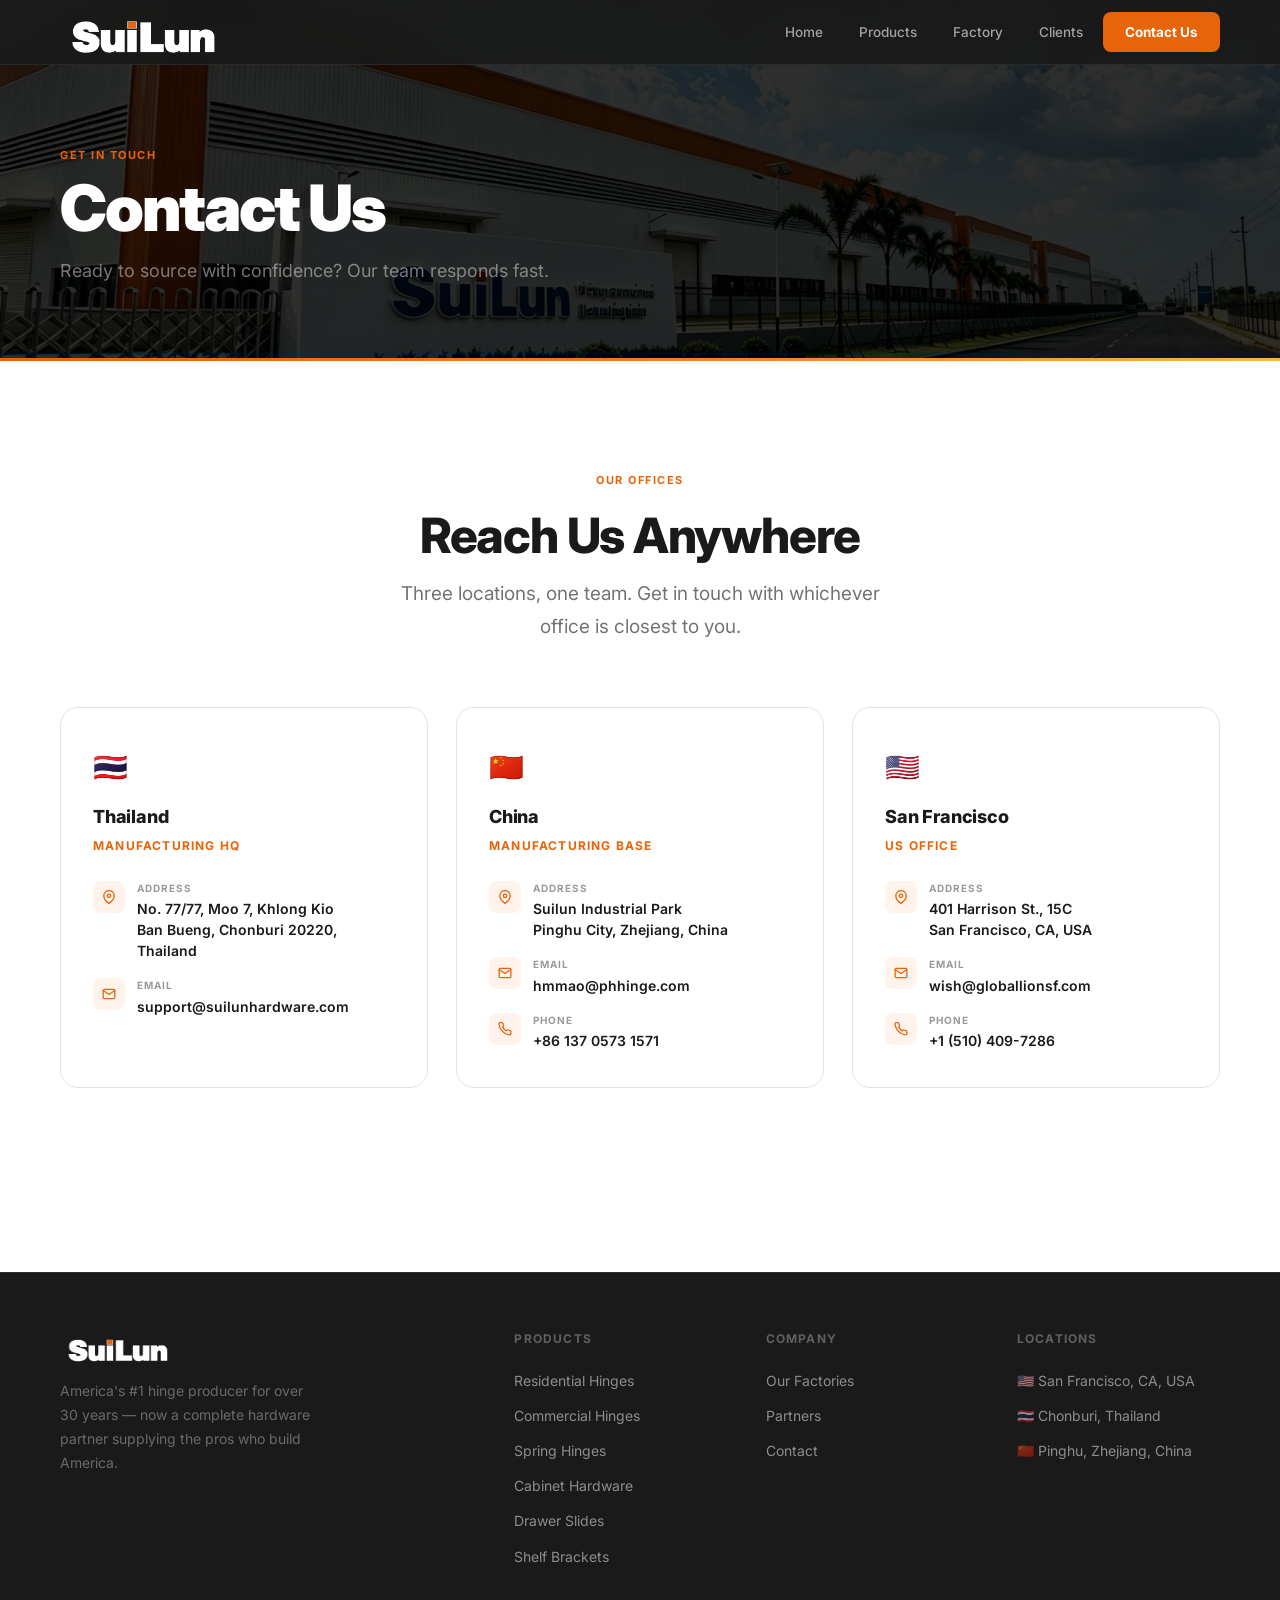
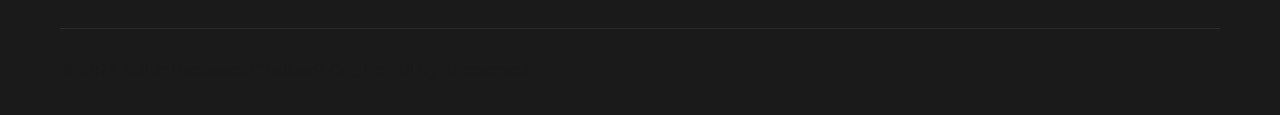
==== commit 314e23d6: "Revert homepage hero; cache-bust logo v3 to show orange dot Co-Authored-By: Claude Sonnet 4.6 <norep" ====
--- a/contact.html
+++ b/contact.html
@@ -99,7 +99,7 @@
 <nav>
   <div class="wrap nav-wrap">
     <a href="index.html" class="logo">
-      <img src="img/suilun-logo-nav.png" alt="SuiLun" class="logo-img">
+      <img src="img/suilun-logo-nav.png?v=3" alt="SuiLun" class="logo-img">
     </a>
     <div class="nav-menu">
       <a href="index.html">Home</a>
@@ -248,7 +248,7 @@
   <div class="wrap">
     <div class="footer-grid">
       <div class="footer-brand">
-        <img src="img/suilun-logo-nav.png" alt="SuiLun" style="height:36px;width:auto;display:block;margin-bottom:14px;">
+        <img src="img/suilun-logo-nav.png?v=3" alt="SuiLun" style="height:36px;width:auto;display:block;margin-bottom:14px;">
         <p>America's #1 hinge producer for over 30 years — now a complete hardware partner supplying the pros who build America.</p>
       </div>
       <div class="footer-col">
